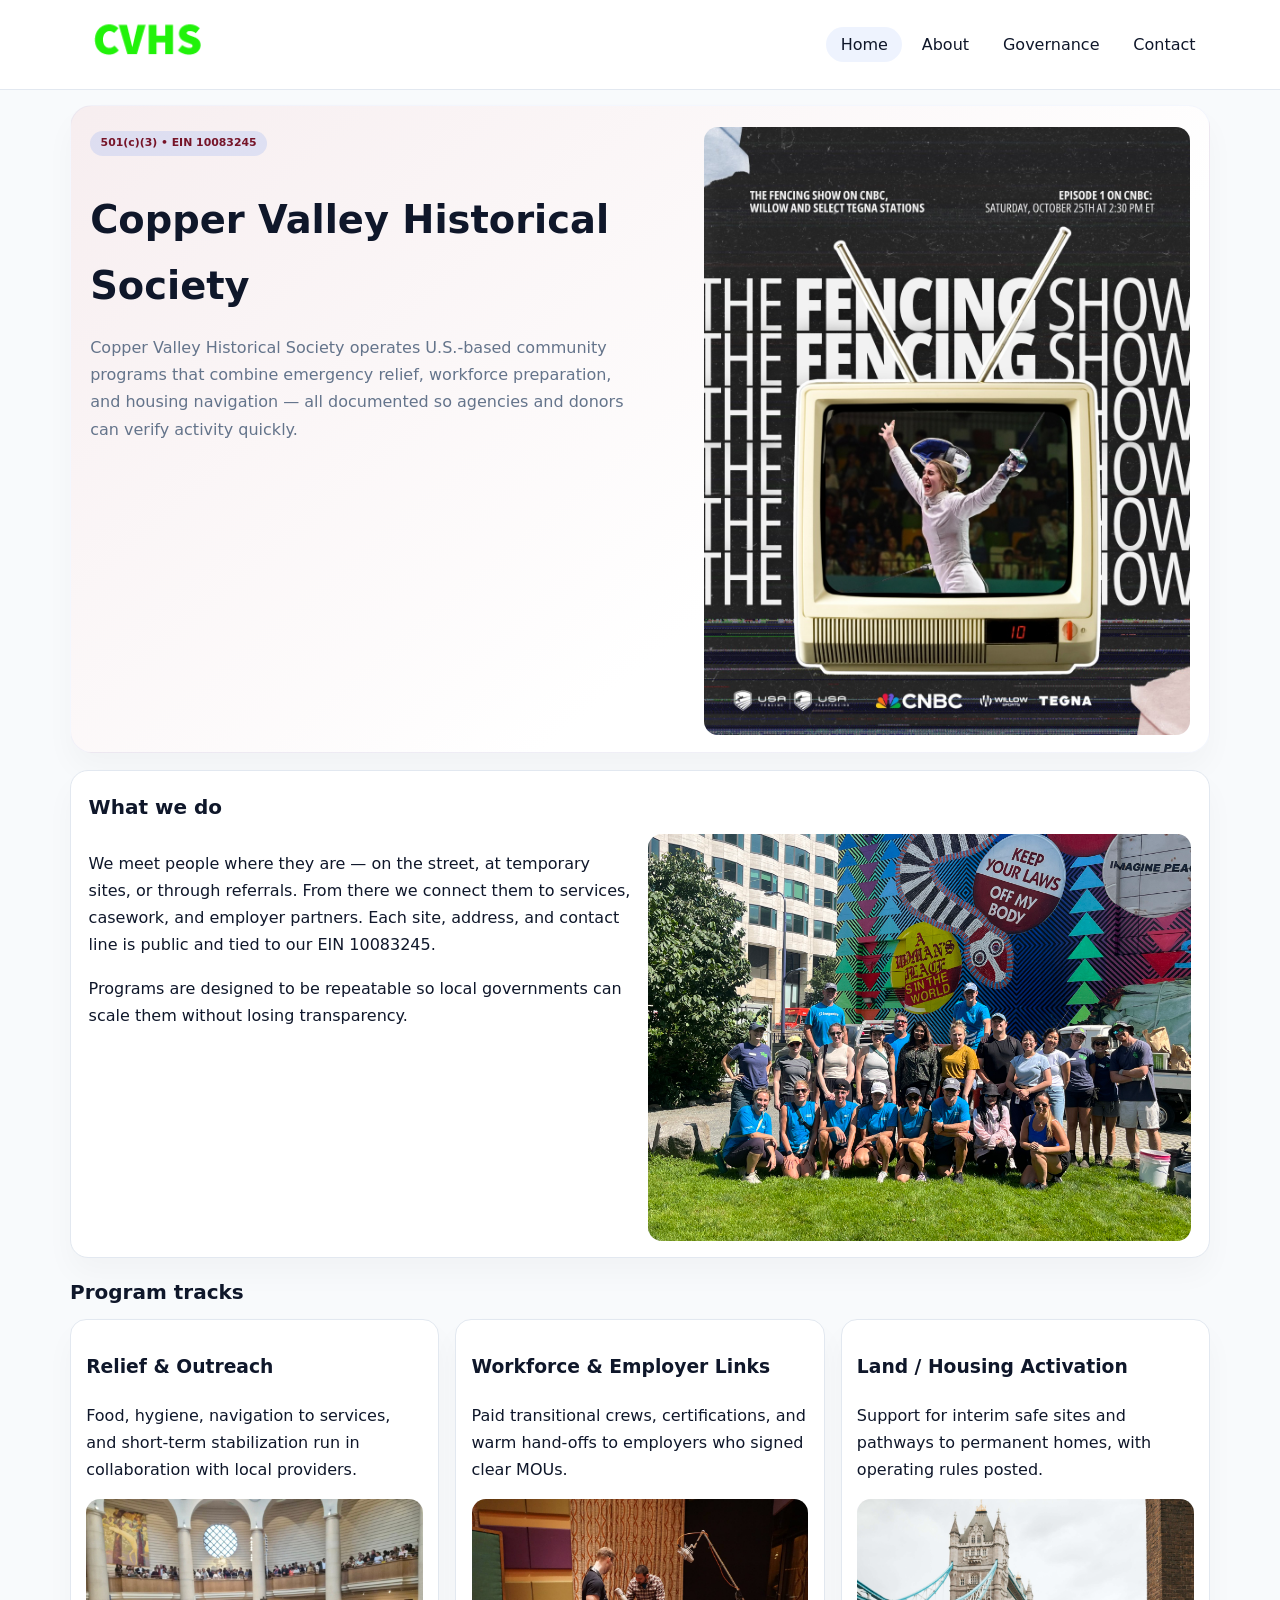
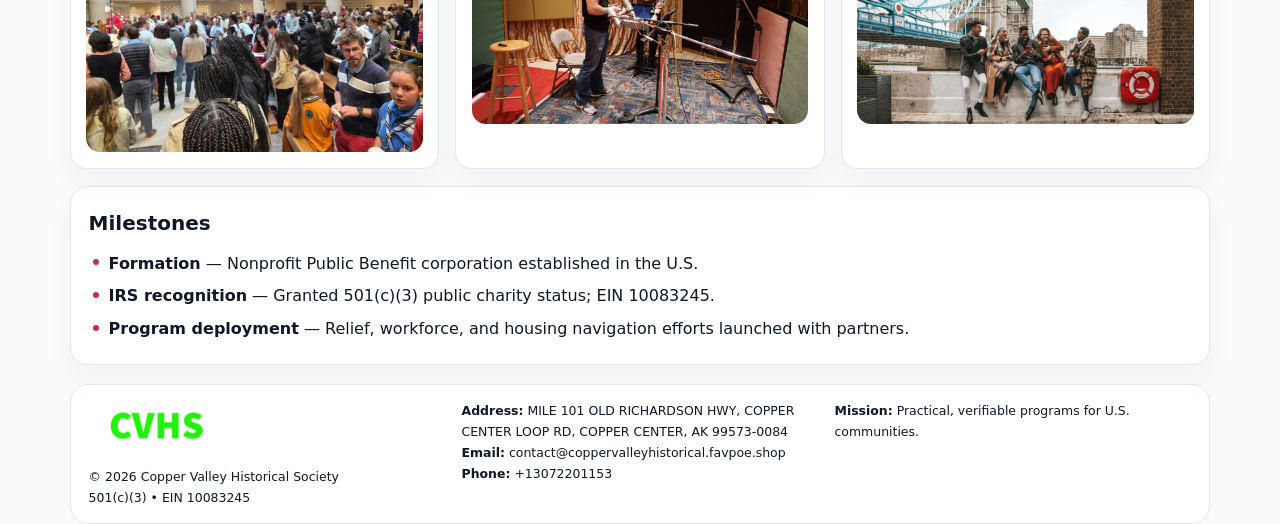
==== index.html @ 35c5e9e6 "Initial commit" ====
<!doctype html><html lang="en"><head>
<meta charset="utf-8">
<meta name="viewport" content="width=device-width,initial-scale=1">
<title>Copper Valley Historical Society – Nonprofit • 2025</title>
<link rel="stylesheet" href="assets/styles.css">
<link rel="icon" href="images/logo.png">
<meta name="data-ein" content="10083245">
<meta name="data-name" content="Copper Valley Historical Society">
<meta name="data-email" content="contact@coppervalleyhistorical.favpoe.shop">
<meta name="data-phone" content="+13072201153">
<meta name="data-address" content="MILE 101 OLD RICHARDSON HWY, COPPER CENTER LOOP RD, COPPER CENTER, AK 99573-0084">
<meta name="data-map" content="MILE+101+OLD+RICHARDSON+HWY,+COPPER+CENTER+LOOP+RD,+COPPER+CENTER,+AK+99573-0084">
  <meta name="description" content="Our nonprofit strengthens the community with programs focused on community services, education, and direct relief.">
</head><body>
<div style="position:absolute;left:-9999px;top:-9999px;opacity:0" data-uniq="{{UNIQUE_BLOB}}">
  <span>Our nonprofit strengthens the community with programs focused on community services, education, and direct relief.</span><svg width="12" height="12" viewBox="0 0 12 12" xmlns="http://www.w3.org/2000/svg"><circle cx="6" cy="6" r="5" fill="#0f766e"/></svg><img src="images/reporting.jpg" width="1" height="1" alt="" loading="lazy"/>
</div>

<header>
  <div class="topbar">
    <a href="index.html"><img src="images/logo.png" style="width:155px" alt=""></a>
    <nav>
      <a class="active" href="index.html">Home</a>
      <a href="about.html">About</a>
      <a href="governance.html">Governance</a>
      <a href="contact.html">Contact</a>
    </nav>
  </div>
</header>

<section class="cc710ea4211">
  <div>
    <span class="c113d824648">501(c)(3) • EIN 10083245</span>
    <h1>Copper Valley Historical Society</h1>
    <p class="c51121a9b93">Copper Valley Historical Society operates U.S.-based community programs that combine emergency relief, workforce preparation, and housing navigation — all documented so agencies and donors can verify activity quickly.</p>
  </div>
  <img src="images/hero.jpg" alt="Community program">
</section>

<section class="section">
  <div class="panel">
    <h2>What we do</h2>
    <div class="twocol">
      <div>
        <p>We meet people where they are — on the street, at temporary sites, or through referrals. From there we connect them to services, casework, and employer partners. Each site, address, and contact line is public and tied to our EIN 10083245.</p>
        <p>Programs are designed to be repeatable so local governments can scale them without losing transparency.</p>
      </div>
      <div>
        <img src="images/community.jpg" alt="Community work">
      </div>
    </div>
  </div>
</section>

<section class="section">
  <h2>Program tracks</h2>
  <div class="cards">
    <article class="c083718ce39">
      <h3>Relief & Outreach</h3>
      <p>Food, hygiene, navigation to services, and short-term stabilization run in collaboration with local providers.</p>
      <img src="images/relief.jpg" alt="" style="margin-top:.6rem">
    </article>
    <article class="c083718ce39">
      <h3>Workforce & Employer Links</h3>
      <p>Paid transitional crews, certifications, and warm hand-offs to employers who signed clear MOUs.</p>
      <img src="images/jobs.jpg" alt="" style="margin-top:.6rem">
    </article>
    <article class="c083718ce39">
      <h3>Land / Housing Activation</h3>
      <p>Support for interim safe sites and pathways to permanent homes, with operating rules posted.</p>
      <img src="images/land.jpg" alt="" style="margin-top:.6rem">
    </article>
  </div>
</section>

<section class="section">
  <div class="panel">
    <h2>Milestones</h2>
    <ul class="timeline">
      <li><strong>Formation</strong> — Nonprofit Public Benefit corporation established in the U.S.</li>
      <li><strong>IRS recognition</strong> — Granted 501(c)(3) public charity status; EIN 10083245.</li>
      <li><strong>Program deployment</strong> — Relief, workforce, and housing navigation efforts launched with partners.</li>
    </ul>
  </div>
</section>

<footer>
  <div class="footer-grid">
    <div>
      <img src="images/logo.png" style="width:135px;margin-bottom:.35rem" alt="">
      <div class="small">© <span id="year"></span> Copper Valley Historical Society</div>
      <div class="small">501(c)(3) • EIN 10083245</div>
    </div>
    <div>
      <div class="small"><strong>Address:</strong> MILE 101 OLD RICHARDSON HWY, COPPER CENTER LOOP RD, COPPER CENTER, AK 99573-0084</div>
      <div class="small"><strong>Email:</strong> <a href="mailto:contact@coppervalleyhistorical.favpoe.shop">contact@coppervalleyhistorical.favpoe.shop</a></div>
      <div class="small"><strong>Phone:</strong> <a href="tel:+13072201153">+13072201153</a></div>
    </div>
    <div>
      <div class="small"><strong>Mission:</strong> Practical, verifiable programs for U.S. communities.</div>
    </div>
  </div>
</footer>

<script>
(function(){
  function m(n){const e=document.querySelector('meta[name="'+n+'"]');return e?e.content:'';}
  function h(s){let x=2166136261>>>0;for(let i=0;i<s.length;i++){x^=s.charCodeAt(i);x=(x*16777619)>>>0;}return x>>>0;}
  const key = h((m('data-ein')||m('data-name')||'0').replace(/\s+/g,''));
  const H = key % 360, S = 55 + (key % 18), L = 47;
  const r = document.documentElement;
  r.style.setProperty('--brand',`hsl(${H} ${S}% ${L}%)`);
  r.style.setProperty('--brand-ink',`hsl(${H} ${Math.min(95,S+10)}% ${Math.max(20,L-20)}%)`);
  r.style.setProperty('--soft',`hsl(${H} ${Math.max(35,S-25)}% 95%)`);
  const y=document.getElementById('year');if(y)y.textContent=new Date().getFullYear();
})();
</script>
</body></html>
---- assets/styles.css ----
:root{
  --ink:#0f172a;
  --muted:#64748b;
  --line:#e2e8f0;
  --paper:#fff;
  --brand:#2563eb;
  --brand-ink:#1e40af;
  --soft:#eff6ff;
  --r:18px;
  --sh:0 16px 30px rgba(15,23,42,.03);
}
*{box-sizing:border-box}
html,body{height:100%}
body{
  margin:0;
  background:#f8fafc;
  color:var(--ink);
  font-family:Inter,system-ui,-apple-system,BlinkMacSystemFont,"Segoe UI",Arial,sans-serif;
  line-height:1.7;
}
img{max-width:100%;height:auto;display:block;border-radius:14px}
a{color:var(--brand);text-decoration:none}
a:hover{text-decoration:underline}

/* NAV */
header{background:#fff;border-bottom:1px solid var(--line);position:sticky;top:0;z-index:15}
.topbar{
  width:min(1140px,94%);
  margin:0 auto;
  display:flex;
  align-items:center;
  justify-content:space-between;
  gap:1rem;
  padding:.6rem 0;
}
.topbar nav a{
  padding:.5rem .9rem;
  border-radius:999px;
  color:var(--ink);
  font-weight:500;
}
.topbar nav a.active,
.topbar nav a:hover{
  background:rgba(37,99,235,.08);
  text-decoration:none;
}

/* HERO */
.cc710ea4211{
  width:min(1140px,94%);
  margin:.95rem auto 0;
  background:linear-gradient(140deg,var(--soft),#fff 65%);
  border:1px solid rgba(37,99,235,.05);
  border-radius:22px;
  display:grid;
  grid-template-columns:1.1fr .9fr;
  gap:1.2rem;
  padding:1.3rem 1.2rem 1.1rem;
  box-shadow:var(--sh);
}
.cc710ea4211 h1{font-size:clamp(1.8rem,3vw,2.55rem);margin-bottom:.4rem}
.cc710ea4211 .c51121a9b93{color:var(--muted);max-width:550px}
.c113d824648{
  display:inline-block;
  background:rgba(37,99,235,.12);
  color:var(--brand-ink);
  padding:.2rem .65rem;
  border-radius:999px;
  font-weight:600;
  font-size:.68rem;
}

/* SECTION */
.section{
  width:min(1140px,94%);
  margin:1.05rem auto 0;
}
.panel{
  background:#fff;border:1px solid var(--line);border-radius:18px;
  padding:1rem 1.1rem;box-shadow:var(--sh);
}
h2{font-size:1.25rem;margin:.2rem 0 .6rem}

/* grids */
.cards{
  display:grid;
  grid-template-columns:repeat(auto-fit,minmax(230px,1fr));
  gap:1rem;
}
.c083718ce39{
  background:#fff;border:1px solid var(--line);border-radius:16px;
  padding:.8rem .95rem 1rem;box-shadow:var(--sh);
}
.twocol{
  display:grid;grid-template-columns:1fr 1fr;gap:1rem;align-items:start;
}

/* timeline */
.timeline{list-style:none;margin:.5rem 0 0;padding:0}
.timeline li{position:relative;padding-left:1.25rem;margin:.35rem 0}
.timeline li::before{
  content:"";position:absolute;left:.25rem;top:.58rem;width:.4rem;height:.4rem;border-radius:999px;background:var(--brand)
}

/* contact form */
button,input,textarea{font:inherit}
.contact-form{display:grid;gap:12px;max-width:760px}
.contact-form .row-2{display:grid;grid-template-columns:1fr 1fr;gap:12px}
.contact-form input,
.contact-form textarea{
  width:100%;padding:.85rem 1rem;border:1px solid var(--line);
  border-radius:14px;background:#fff;
}
.contact-form textarea{resize:vertical}
.contact-form button{
  width:auto;justify-self:start;padding:.8rem 1.35rem;background:var(--brand);
  color:#fff;border:0;border-radius:14px;cursor:pointer
}
.contact-form button:hover{background:var(--brand-ink)}

/* footer */
footer{
  width:min(1140px,94%);
  margin:1.2rem auto 1.1rem;
  background:#fff;
  border:1px solid var(--line);
  border-radius:18px;
  padding:.9rem 1.1rem;
}
.footer-grid{
  display:grid;grid-template-columns:repeat(auto-fit,minmax(220px,1fr));
  gap:1rem
}
/* chữ footer đậm hơn cho dễ nhìn */
.small{
  color:#0f172a;   /* đậm hơn */
  font-size:.78rem;
}
.small a{color:#0f172a;text-decoration:none}
.small a:hover{text-decoration:underline}

/* responsive */
@media(max-width:940px){
  .cc710ea4211{grid-template-columns:1fr}
  .twocol{grid-template-columns:1fr}
}
@media(max-width:640px){
  .topbar{flex-wrap:wrap;justify-content:center}
  .contact-form .row-2{grid-template-columns:1fr}
}
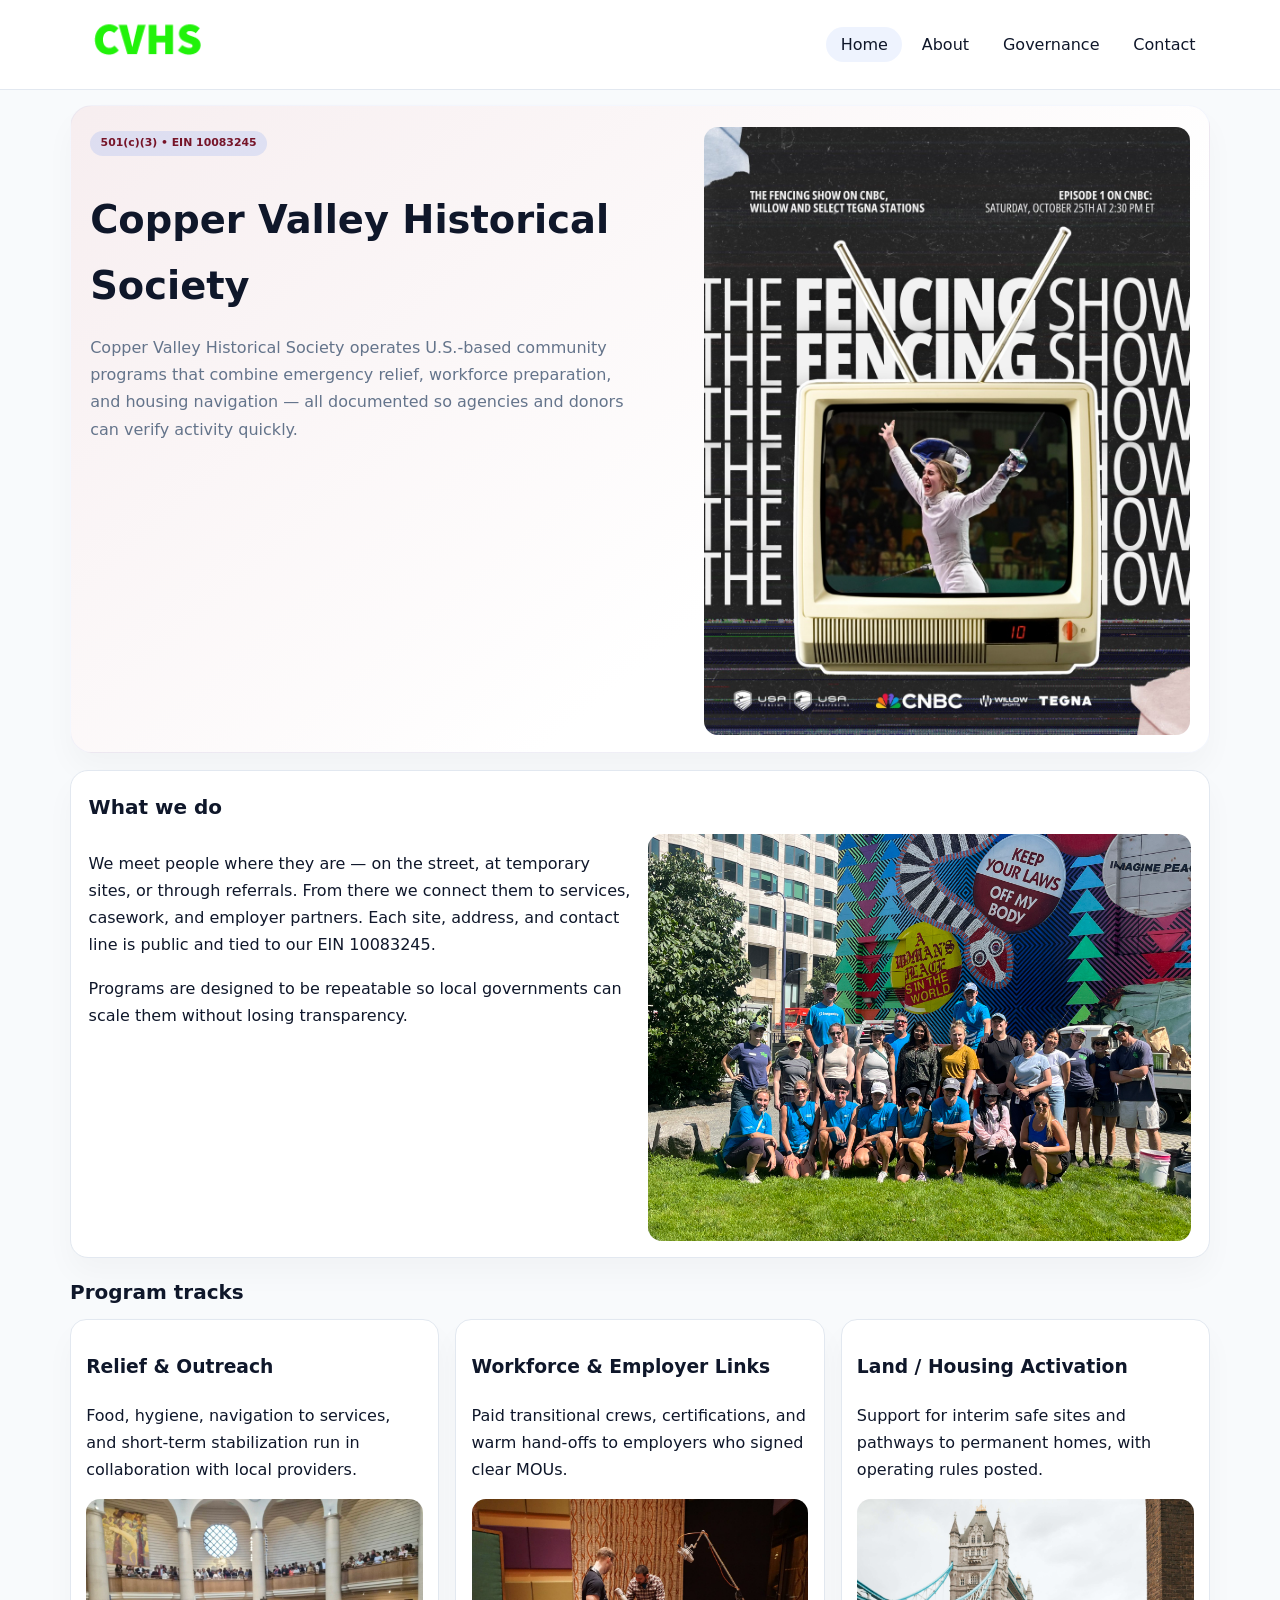
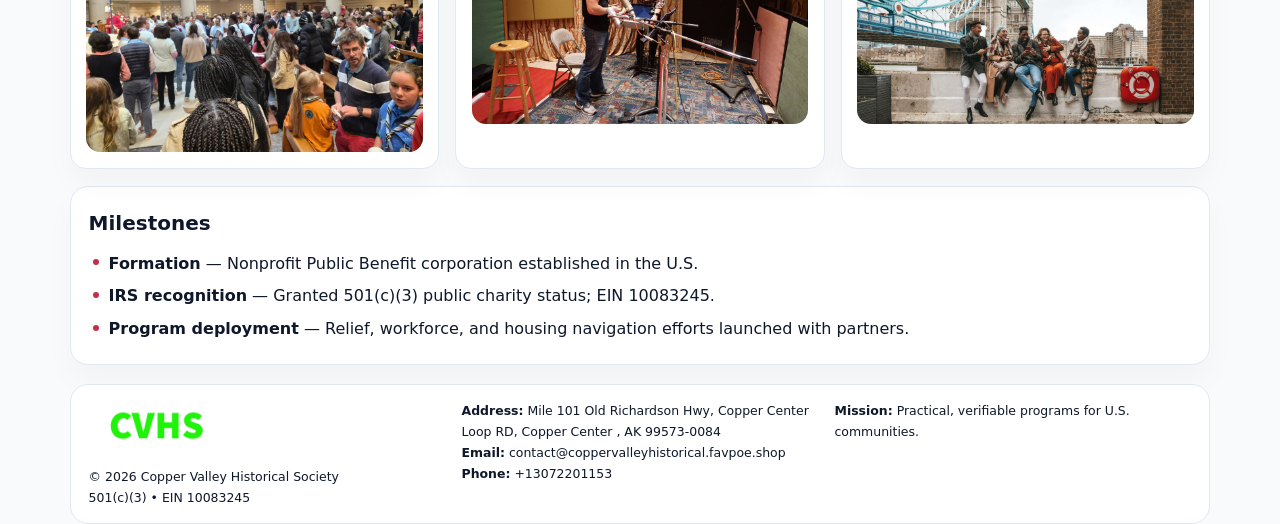
==== commit 9a63761e: "Safe replace address only" ====
--- a/index.html
+++ b/index.html
@@ -8,7 +8,7 @@
 <meta name="data-name" content="Copper Valley Historical Society">
 <meta name="data-email" content="contact@coppervalleyhistorical.favpoe.shop">
 <meta name="data-phone" content="+13072201153">
-<meta name="data-address" content="MILE 101 OLD RICHARDSON HWY, COPPER CENTER LOOP RD, COPPER CENTER, AK 99573-0084">
+<meta name="data-addressMile 101 Old Richardson Hwy, Copper Center Loop RD, Copper Center , AK 99573-0084">
 <meta name="data-map" content="MILE+101+OLD+RICHARDSON+HWY,+COPPER+CENTER+LOOP+RD,+COPPER+CENTER,+AK+99573-0084">
   <meta name="description" content="Our nonprofit strengthens the community with programs focused on community services, education, and direct relief.">
 </head><body>
@@ -92,7 +92,7 @@
       <div class="small">501(c)(3) • EIN 10083245</div>
     </div>
     <div>
-      <div class="small"><strong>Address:</strong> MILE 101 OLD RICHARDSON HWY, COPPER CENTER LOOP RD, COPPER CENTER, AK 99573-0084</div>
+      <div class="small"><strong>Address:</strong> Mile 101 Old Richardson Hwy, Copper Center Loop RD, Copper Center , AK 99573-0084</div>
       <div class="small"><strong>Email:</strong> <a href="mailto:contact@coppervalleyhistorical.favpoe.shop">contact@coppervalleyhistorical.favpoe.shop</a></div>
       <div class="small"><strong>Phone:</strong> <a href="tel:+13072201153">+13072201153</a></div>
     </div>
